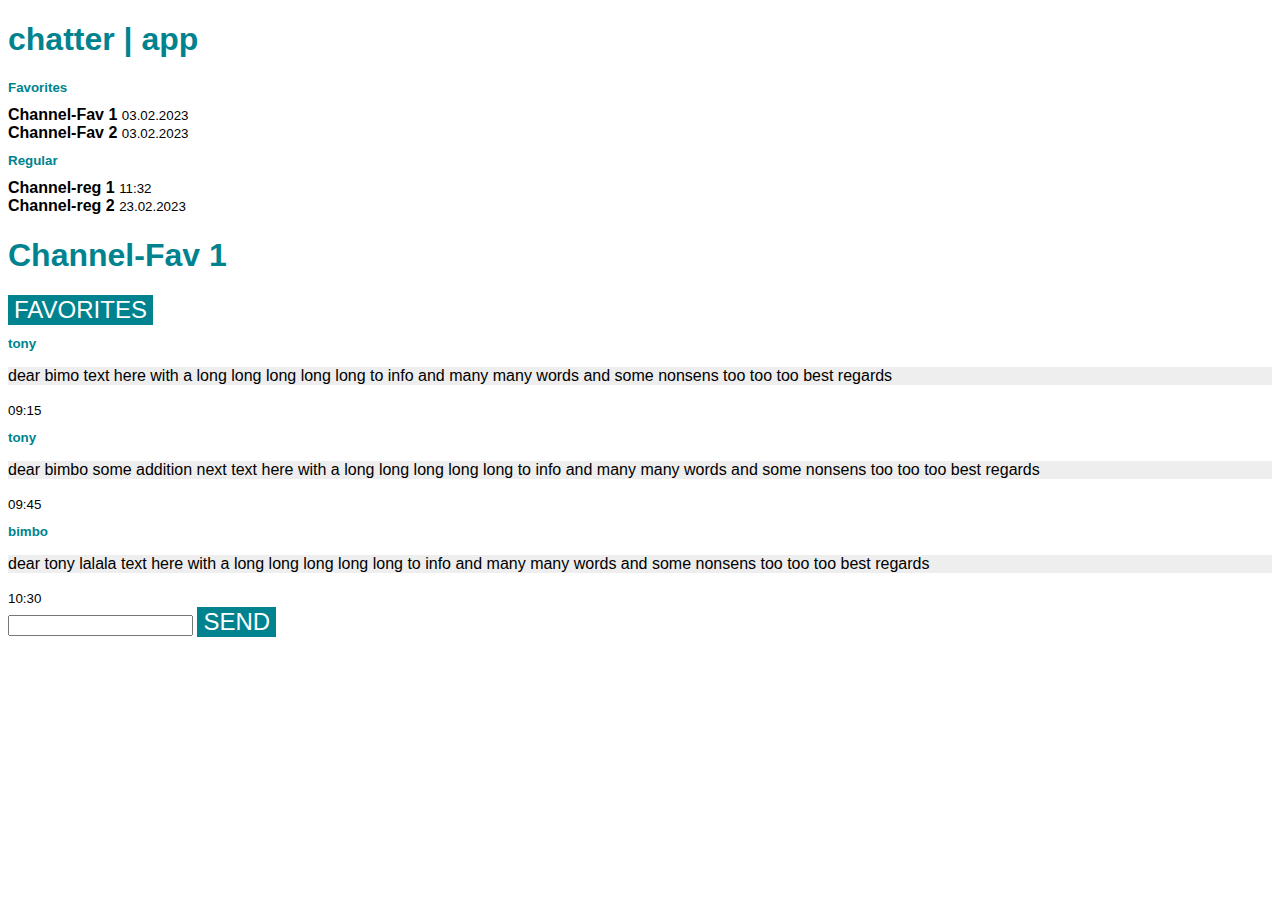
==== index.html @ 61de0537 "Update index.html" ====
<!DOCTYPE html>
<html lang="en">
<head>
    <meta charset="utf-8">
    <meta http-equiv="X-UA-Compatible" content="IE=edge">
    <title>chatter|app</title>
    <meta name="viewport" content="width=device-width, initial-scale=1">
    <style>
      * {
        font-family:"Roboto","Arial","sans-serif";
      }
     
      h1 {
        color:#00838f;
      }
      h2 {
        color:#00838f;
        font-size:smaller;
      }
      p {
        background-color:#eeeeee;
      } 
      
      .button {
        border: none;
        background-color:#00838f;
        color: white;
        font-size: 24px;
        cursor: pointer;
        text-transform:uppercase;
      }
      
      </style>
</head>
<body>  
  <h1>chatter | app</h1>

  <!-- the category 1-->
  <h2>Favorites</h2> 
   <!-- the channels for category 1-->
  <strong>Channel-Fav 1</strong> <small>03.02.2023</small>
  <br><strong>Channel-Fav 2</strong> <small>03.02.2023</small>

  <!-- the category 2-->
  <h2>Regular</h2>
  <!-- the channels for category 2-->
  <strong>Channel-reg 1</strong> <small>11:32</small>
  <br><strong>Channel-reg 2</strong> <small>23.02.2023</small>

  <!-- the chat area -->
  <!-- the selected Channel -->
  <h1>Channel-Fav 1</h1>

  <button type="button" class="button">Favorites</button>
    
  <!-- user name -->
  <h2>tony</h2>
  <!-- message content -->
  <p>
    dear bimo text here with a long long long long long to info and many many words and some nonsens too too too best regards
  </p>
  <!-- the Date and Time when submitted -->
  <small>09:15</small>
    

  <h2>tony</h2>
  <p>
    dear bimbo some addition next text here with a long long long long long to info and many many words and some nonsens too too too best regards
  </p>
  <small>09:45</small>
 
  <h2>bimbo</h2>
  <p>
    dear tony lalala text here with a long long long long long to info and many many words and some nonsens too too too best regards
  </p>
  <small>10:30</small>
  <form>
    <input type="text" id="mytext" >
    <!-- also possible input type="submit" value="Send" class="button" -->
    <button type="button" class="button">Send</button>
  </form>
    
</body>
</html>
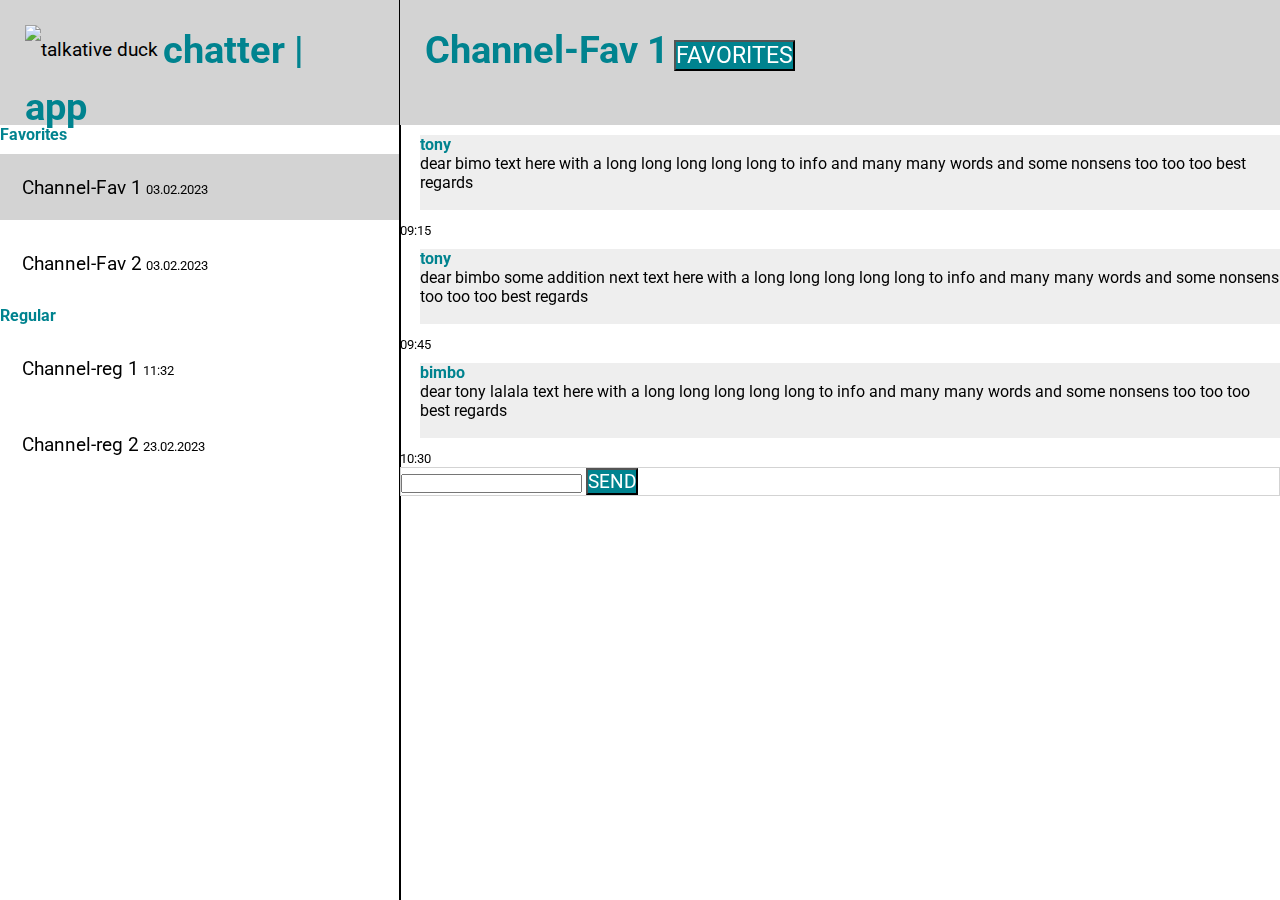
==== commit 49391dc0: "Challenge 2" ====
--- a/index.html
+++ b/index.html
@@ -5,80 +5,85 @@
     <meta http-equiv="X-UA-Compatible" content="IE=edge">
     <title>chatter|app</title>
     <meta name="viewport" content="width=device-width, initial-scale=1">
-    <style>
-      * {
-        font-family:"Roboto","Arial","sans-serif";
-      }
-     
-      h1 {
-        color:#00838f;
-      }
-      h2 {
-        color:#00838f;
-        font-size:smaller;
-      }
-      p {
-        background-color:#eeeeee;
-      } 
-      
-      .button {
-        border: none;
-        background-color:#00838f;
-        color: white;
-        font-size: 24px;
-        cursor: pointer;
-        text-transform:uppercase;
-      }
-      
-      </style>
+
+    <link href="https://fonts.googleapis.com/css?family=Roboto" rel="stylesheet">
+    <link href="./css/style.css" rel="stylesheet">
+    
 </head>
-<body>  
-  <h1>chatter | app</h1>
+<body> 
+  <section  id="ChanArea" > 
+  <div class="headbar">
+    
+    <img src="https://ip.lfe.mw.tum.de/sections/moocus.png" alt=" talkative duck" 
+    style="height:56px; vertical-align:top">
+    
+    <h1 class="inline">chatter | app</h1>
+  </div>
 
   <!-- the category 1-->
   <h2>Favorites</h2> 
    <!-- the channels for category 1-->
-  <strong>Channel-Fav 1</strong> <small>03.02.2023</small>
-  <br><strong>Channel-Fav 2</strong> <small>03.02.2023</small>
+   <ul>
+    <li class="selected channel-list"><span class="chanName">Channel-Fav 1</span> <span class="time">03.02.2023</span></li>
+    <li class="channel-list"><span class="chanName">Channel-Fav 2</span> <span class="time">03.02.2023</span></li>
+  </ul>
 
   <!-- the category 2-->
   <h2>Regular</h2>
   <!-- the channels for category 2-->
-  <strong>Channel-reg 1</strong> <small>11:32</small>
-  <br><strong>Channel-reg 2</strong> <small>23.02.2023</small>
-
+  <ul>
+    <li class="channel-list"><span class="chanName">Channel-reg 1</span> <span class="time"> 11:32</span></li>
+    <li class="channel-list"><span class="chanName">Channel-reg 2</span> <span class="time">23.02.2023</span></li>
+  </ul>
+</section>
+<div class="vl"></div>
+<section id="chatArea" >
   <!-- the chat area -->
   <!-- the selected Channel -->
-  <h1>Channel-Fav 1</h1>
 
-  <button type="button" class="button">Favorites</button>
+ <div  class="headbar">
+  <h1 class="inline">Channel-Fav 1</h1>
+
+  <button>Favorites</button>
+
+ </div>
     
-  <!-- user name -->
-  <h2>tony</h2>
-  <!-- message content -->
-  <p>
-    dear bimo text here with a long long long long long to info and many many words and some nonsens too too too best regards
-  </p>
-  <!-- the Date and Time when submitted -->
-  <small>09:15</small>
+  <div class="messageOutput">
+    <div class="messageuser">
+      <!-- user name -->
+      <h2>tony</h2>
+      <!-- message content -->
+      
+        dear bimo text here with a long long long long long to info and many many words and some nonsens too too too best regards
+    </div>
+    <!-- the Date and Time when submitted -->
+    <small>09:15</small>
+</div>
     
-
-  <h2>tony</h2>
-  <p>
-    dear bimbo some addition next text here with a long long long long long to info and many many words and some nonsens too too too best regards
-  </p>
+<div class="messageOutput">
+  <div class="messageuser">
+    <h2>tony</h2>
+   
+      dear bimbo some addition next text here with a long long long long long to info and many many words and some nonsens too too too best regards
+    
+  </div>
   <small>09:45</small>
+</div>
  
-  <h2>bimbo</h2>
-  <p>
-    dear tony lalala text here with a long long long long long to info and many many words and some nonsens too too too best regards
-  </p>
+<div class="messageOutput">
+  <div class="messageuser">
+    <h2>bimbo</h2>
+    
+      dear tony lalala text here with a long long long long long to info and many many words and some nonsens too too too best regards
+  
+  </div>
   <small>10:30</small>
-  <form>
-    <input type="text" id="mytext" >
+</div>
+<div class="messageInput">
+    <input type="text" id="inMsg">
     <!-- also possible input type="submit" value="Send" class="button" -->
-    <button type="button" class="button">Send</button>
-  </form>
-    
+    <button >Send</button>
+</div>
+</section>  
 </body>
 </html>--- a/css/style.css
+++ b/css/style.css
@@ -0,0 +1,102 @@
+/* global css */
+* {
+    font-family:"Roboto","Arial","sans-serif";
+    margin: 0;
+    padding: 0px;
+  }
+  body {
+    width: 100%;
+  }
+  section {
+    position: fixed;
+    vertical-align: top;
+    height:100vh;
+  }
+  h1 {
+    color:#00838f;
+  }
+  h2 {
+    color:#00838f;
+    font-size:medium;  
+  }
+/* App bar css */
+#ChanArea {
+  width:399px;
+  height:100vh;
+
+}
+.vl {
+  left: 399px;
+  position: fixed;
+  vertical-align: top;
+  border: 1px solid black;
+  height:100vh;
+}
+#chatArea {
+  left: 400px;
+  width: calc(100% - 400px);
+  /* width: max-content; */
+}
+  .headbar {
+    background-color:lightgray;
+    color: black;
+    height: 75px;
+    font-size: larger;
+    padding: 25px;
+    line-height:  50px;
+
+  }
+  .inline {
+    display: inline;
+  }
+
+/* Channels list css */
+.channel-list{
+  background-color:white;
+  list-style-type:none;
+  box-sizing: border-box;
+  padding: 22px;
+  height: 66px;
+  margin-top: 10px;
+  /* margin-left: 20px; */
+  margin-bottom: 10px;
+}
+.selected {
+  border:gray;
+  background-color: lightgray;
+}
+
+/* Messages css */
+  button {
+    background-color: #00838f;
+    color: #ffffff;
+    text-transform: uppercase;
+    font-size: larger;
+}
+  
+  .selected {
+    border:green;
+    background-color: lightgray;
+  }
+  .chanName {
+    font-size: larger;
+
+}
+  .time {
+    font-size: smaller;
+}
+ .messageOutput {
+
+ }
+ .messageuser {
+  background-color: #eeeeee;
+  height: 75px;
+  margin-top: 10px;
+  margin-left: 20px;
+  margin-bottom: 10px;
+
+ }
+ .messageInput {
+  border: 1px solid lightgray;
+
+ }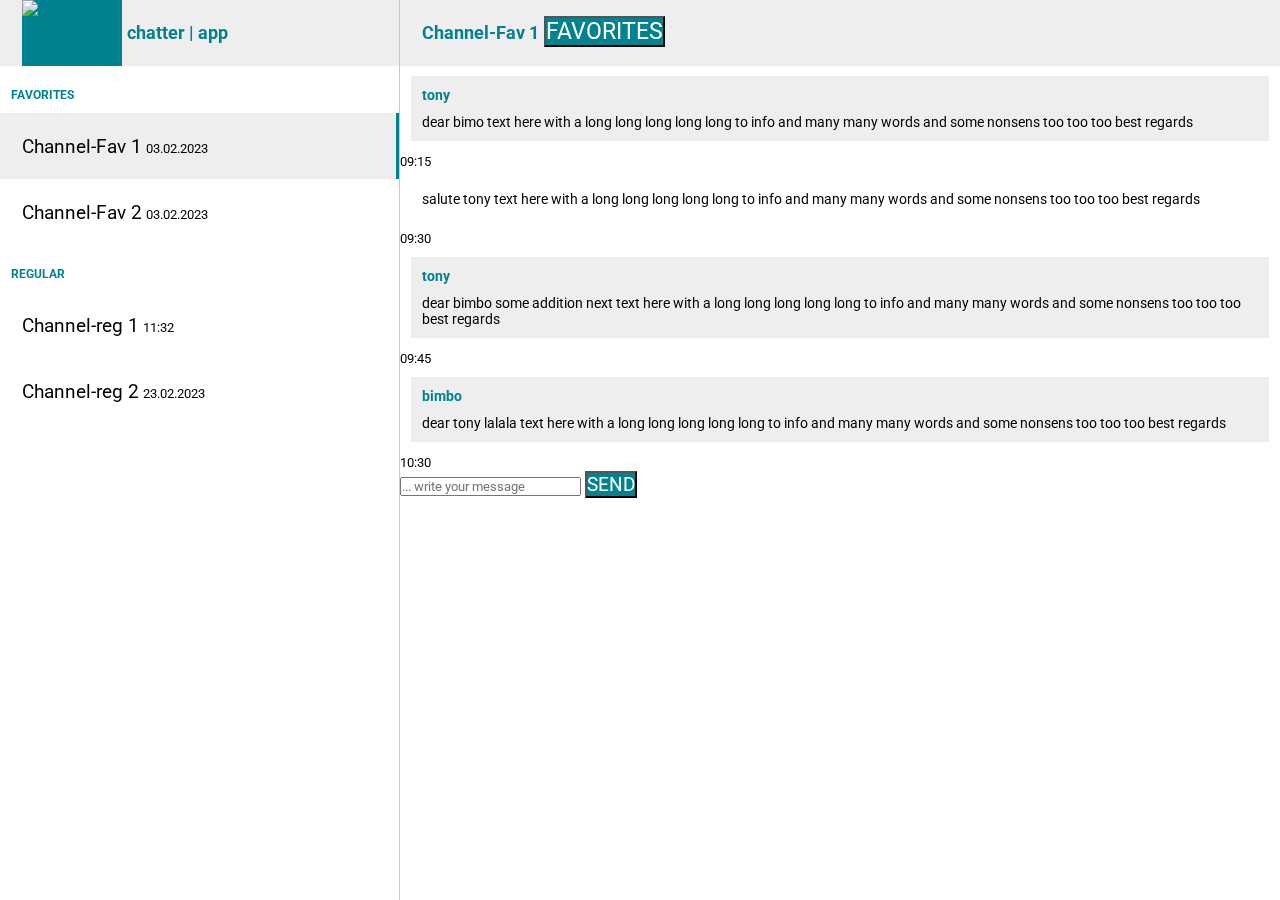
==== commit d94d2853: "adjusted" ====
--- a/index.html
+++ b/index.html
@@ -3,7 +3,7 @@
 <head>
     <meta charset="utf-8">
     <meta http-equiv="X-UA-Compatible" content="IE=edge">
-    <title>chatter|app</title>
+    <title>Chatter|App</title>
     <meta name="viewport" content="width=device-width, initial-scale=1">
 
     <link href="https://fonts.googleapis.com/css?family=Roboto" rel="stylesheet">
@@ -14,76 +14,87 @@
   <section  id="ChanArea" > 
   <div class="headbar">
     
-    <img src="https://ip.lfe.mw.tum.de/sections/moocus.png" alt=" talkative duck" 
-    style="height:56px; vertical-align:top">
+    <img src="https://ip.lfe.mw.tum.de/sections/moocus.png" alt=" logo duck" 
+    style="height:44px; vertical-align:top;  background-color: #00838f;">
     
     <h1 class="inline">chatter | app</h1>
   </div>
 
   <!-- the category 1-->
-  <h2>Favorites</h2> 
-   <!-- the channels for category 1-->
-   <ul>
-    <li class="selected channel-list"><span class="chanName">Channel-Fav 1</span> <span class="time">03.02.2023</span></li>
-    <li class="channel-list"><span class="chanName">Channel-Fav 2</span> <span class="time">03.02.2023</span></li>
-  </ul>
+  <div>
+    <h2>Favorites</h2> 
+    <!-- the channels for category 1-->
+    <ul class="channel-list">
+      <li class="selected channel-list"><span class="chanName">Channel-Fav 1</span> <span class="time">03.02.2023</span></li>
+      <li><span class="chanName">Channel-Fav 2</span> <span class="time">03.02.2023</span></li>
+    </ul>
 
-  <!-- the category 2-->
-  <h2>Regular</h2>
-  <!-- the channels for category 2-->
-  <ul>
-    <li class="channel-list"><span class="chanName">Channel-reg 1</span> <span class="time"> 11:32</span></li>
-    <li class="channel-list"><span class="chanName">Channel-reg 2</span> <span class="time">23.02.2023</span></li>
-  </ul>
+    <!-- the category 2-->
+    <h2>Regular</h2>
+    <!-- the channels for category 2-->
+    <ul class="channel-list">
+      <li><span class="chanName">Channel-reg 1</span> <span class="time"> 11:32</span></li>
+      <li><span class="chanName">Channel-reg 2</span> <span class="time">23.02.2023</span></li>
+    </ul>
+</div>
 </section>
-<div class="vl"></div>
+<!-- div class="vl"></div -->
 <section id="chatArea" >
   <!-- the chat area -->
   <!-- the selected Channel -->
 
- <div  class="headbar">
-  <h1 class="inline">Channel-Fav 1</h1>
+  <div  class="headbar">
+    <h1 class="inline">Channel-Fav 1</h1>
 
-  <button>Favorites</button>
+    <button>Favorites</button>
 
- </div>
-    
-  <div class="messageOutput">
-    <div class="messageuser">
-      <!-- user name -->
-      <h2>tony</h2>
+  </div>
+      
+  <div class="messageIn">
       <!-- message content -->
+      <div class="messagecont">
+        <!-- user name -->
+        <h3>tony</h3>
+        <p>
+          dear bimo text here with a long long long long long to info and many many words and some nonsens too too too best regards
+        </p>
+        </div>
+      <!-- the Date and Time when submitted -->
+      <small>09:15</small>
+  </div>
+  <div class="    ">
+    <div class="messagecont">
+      <p>
+        salute tony text here with a long long long long long to info and many many words and some nonsens too too too best regards
+      </p>
+    </div>
+  <small>09:30</small>
+  </div>
       
-        dear bimo text here with a long long long long long to info and many many words and some nonsens too too too best regards
+  <div class="messageIn">
+    <div class="messagecont">
+      <h3>tony</h3>
+      <p>
+        dear bimbo some addition next text here with a long long long long long to info and many many words and some nonsens too too too best regards
+      </p>
     </div>
-    <!-- the Date and Time when submitted -->
-    <small>09:15</small>
-</div>
-    
-<div class="messageOutput">
-  <div class="messageuser">
-    <h2>tony</h2>
-   
-      dear bimbo some addition next text here with a long long long long long to info and many many words and some nonsens too too too best regards
-    
+    <small>09:45</small>
   </div>
-  <small>09:45</small>
-</div>
- 
-<div class="messageOutput">
-  <div class="messageuser">
-    <h2>bimbo</h2>
-    
-      dear tony lalala text here with a long long long long long to info and many many words and some nonsens too too too best regards
   
+  <div class="messageIn">
+    <div class="messagecont">
+      <h3>bimbo</h3>
+      <p>
+        dear tony lalala text here with a long long long long long to info and many many words and some nonsens too too too best regards
+      </p>
+    </div>
+    <small>10:30</small>
   </div>
-  <small>10:30</small>
-</div>
-<div class="messageInput">
-    <input type="text" id="inMsg">
-    <!-- also possible input type="submit" value="Send" class="button" -->
-    <button >Send</button>
-</div>
+  <div id="input-area">
+      <input type="text" id="message-input" name="message-input" minlength="1" maxlength="500" 
+      placeholder="... write your message">
+      <button >Send</button>
+  </div>
 </section>  
 </body>
 </html>--- a/css/style.css
+++ b/css/style.css
@@ -13,24 +13,21 @@
     height:100vh;
   }
   h1 {
+    font-size: 18px;
     color:#00838f;
   }
   h2 {
     color:#00838f;
-    font-size:medium;  
+    font-size: 12px;
+    text-transform: uppercase;
+    font-weight: bold;
+    margin: 22px 22px 11px 11px;   
   }
 /* App bar css */
 #ChanArea {
   width:399px;
   height:100vh;
-
-}
-.vl {
-  left: 399px;
-  position: fixed;
-  vertical-align: top;
-  border: 1px solid black;
-  height:100vh;
+  border-right: 1px solid rgb(199, 199, 199);
 }
 #chatArea {
   left: 400px;
@@ -38,12 +35,12 @@
   /* width: max-content; */
 }
   .headbar {
-    background-color:lightgray;
-    color: black;
-    height: 75px;
+    background-color: #eeeeee;
+    color: #00838f;
+    height: 66px;;
     font-size: larger;
-    padding: 25px;
-    line-height:  50px;
+    line-height: 66px;
+    padding: 0px 22px 0px 22px;
 
   }
   .inline {
@@ -54,16 +51,15 @@
 .channel-list{
   background-color:white;
   list-style-type:none;
+}
+.channel-list li {
   box-sizing: border-box;
   padding: 22px;
   height: 66px;
-  margin-top: 10px;
-  /* margin-left: 20px; */
-  margin-bottom: 10px;
 }
-.selected {
-  border:gray;
-  background-color: lightgray;
+.channel-list li.selected {
+  border-right: 3px solid #00838f;
+  background-color:#eeeeee;
 }
 
 /* Messages css */
@@ -85,18 +81,33 @@
   .time {
     font-size: smaller;
 }
- .messageOutput {
-
+ .messagecont {
+  padding: 11px;
+  margin: 10px 11px;
  }
- .messageuser {
+ .messagecont h3 {
+  font-size: 14px;
+    color: #00838f;
+    margin-bottom: 11px;
+ }
+ .messagecont p {
+  font-size: 14px;
+ }
+ .messageOut div {
+  background-color: #00838f;
+  color: white;
+}
+ .messageIn div {
   background-color: #eeeeee;
-  height: 75px;
-  margin-top: 10px;
-  margin-left: 20px;
-  margin-bottom: 10px;
-
- }
+}
  .messageInput {
   border: 1px solid lightgray;
 
- }+ }
+ /* .vl {
+  left: 399px;
+  position: fixed;
+  vertical-align: top;
+  border: 1px solid black;
+  height:100vh;
+} */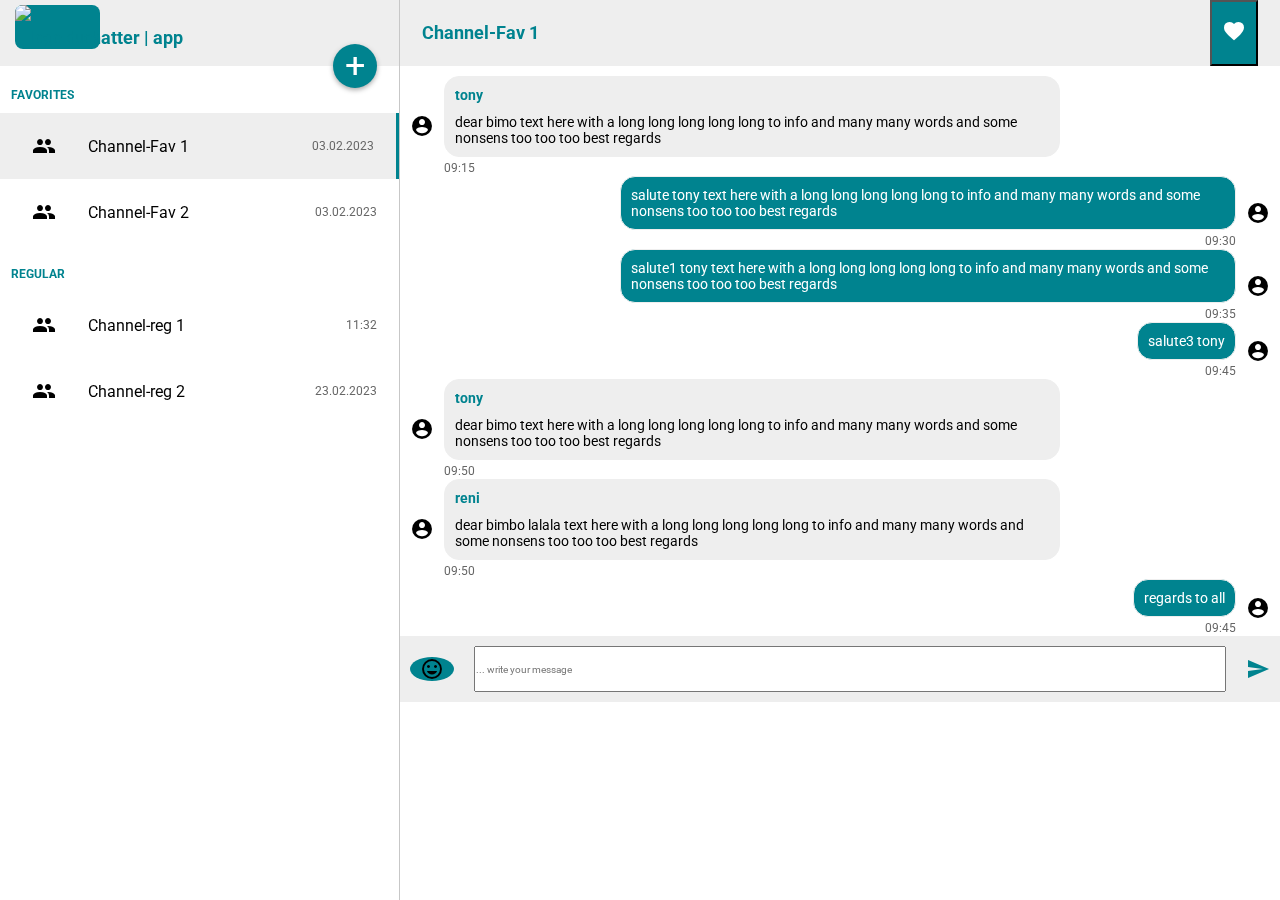
==== commit 65422e9e: "LMU Week 3" ====
--- a/index.html
+++ b/index.html
@@ -7,17 +7,17 @@
     <meta name="viewport" content="width=device-width, initial-scale=1">
 
     <link href="https://fonts.googleapis.com/css?family=Roboto" rel="stylesheet">
+    <link href="https://fonts.googleapis.com/icon?family=Material+Icons" rel="stylesheet">
     <link href="./css/style.css" rel="stylesheet">
     
 </head>
 <body> 
-  <section  id="ChanArea" > 
+  <section  id="channel-area" > 
   <div class="headbar">
+    <a class="fab">+</a>
+    <img id="logo" src="https://ip.lfe.mw.tum.de/sections/moocus.png" alt=" logo duck" >
     
-    <img src="https://ip.lfe.mw.tum.de/sections/moocus.png" alt=" logo duck" 
-    style="height:44px; vertical-align:top;  background-color: #00838f;">
-    
-    <h1 class="inline">chatter | app</h1>
+    <h1 id="title-can" class="titel">chatter | app</h1>
   </div>
 
   <!-- the category 1-->
@@ -25,75 +25,148 @@
     <h2>Favorites</h2> 
     <!-- the channels for category 1-->
     <ul class="channel-list">
-      <li class="selected channel-list"><span class="chanName">Channel-Fav 1</span> <span class="time">03.02.2023</span></li>
-      <li><span class="chanName">Channel-Fav 2</span> <span class="time">03.02.2023</span></li>
+      <li class="selected channel-list"><i class="material-icons" aria-errormessage="group">group</i><span class="chanName">Channel-Fav 1</span> <span class="timestamp">03.02.2023</span></li>
+      <li class="channel-list"><i class="material-icons" aria-errormessage="group">group</i><span class="chanName">Channel-Fav 2</span> <span class="timestamp">03.02.2023</span></li>
     </ul>
 
     <!-- the category 2-->
     <h2>Regular</h2>
     <!-- the channels for category 2-->
     <ul class="channel-list">
-      <li><span class="chanName">Channel-reg 1</span> <span class="time"> 11:32</span></li>
-      <li><span class="chanName">Channel-reg 2</span> <span class="time">23.02.2023</span></li>
+      <li class="channel-list"><i class="material-icons" aria-errormessage="group">group</i><span class="chanName">Channel-reg 1</span> <span class="timestamp">11:32</span></li>
+      <li class="channel-list"><i class="material-icons" aria-errormessage="group">group</i><span class="chanName">Channel-reg 2</span> <span class="timestamp">23.02.2023</span></li>
     </ul>
 </div>
 </section>
 <!-- div class="vl"></div -->
-<section id="chatArea" >
+<section id="chat-area" >
   <!-- the chat area -->
   <!-- the selected Channel -->
 
   <div  class="headbar">
-    <h1 class="inline">Channel-Fav 1</h1>
-
-    <button>Favorites</button>
-
+    <h1 class="titel">Channel-Fav 1</h1>
+    <!-- a class="material-icons" id="favorite-button" >favorite</a -->
+    <!-- button>Favorites</button -->
+    <button class="mdc-button mdc-button--outlined mdc-button--icon-leading">
+      <span class="mdc-button__ripple"></span>
+      <i class="material-icons mdc-button__icon" aria-errormessage="favorite">favorite</i>
+    </button>
   </div>
       
-  <div class="messageIn">
-      <!-- message content -->
-      <div class="messagecont">
-        <!-- user name -->
-        <h3>tony</h3>
-        <p>
-          dear bimo text here with a long long long long long to info and many many words and some nonsens too too too best regards
-        </p>
+  <div class="message incoming-message">
+    <div class="message-wrapper">
+      <i class="material-icons" aria-errormessage="account">account_circle</i>
+      <div>
+        <div class="message-content">
+          <h3>tony</h3>
+          <p>
+            dear bimo text here with a long long long long long to info and many many words and some nonsens too too too best regards
+          </p>  
         </div>
-      <!-- the Date and Time when submitted -->
-      <small>09:15</small>
+        <span class="timestamp">09:15</span>
+      </div>
+    </div>
   </div>
-  <div class="    ">
-    <div class="messagecont">
-      <p>
-        salute tony text here with a long long long long long to info and many many words and some nonsens too too too best regards
-      </p>
+  <div class="message outgoing-message">
+    <div class="message-wrapper">
+      <i class="material-icons" aria-errormessage="account">account_circle</i>
+      <div>
+        <div class="message-content">
+          <p>
+            salute tony text here with a long long long long long to info and many many words and some nonsens too too too best regards
+          </p>
+        </div>
+        <div style="text-align:right">
+          <span class="timestamp">09:30</span >
+        </div>
+      </div>
     </div>
-  <small>09:30</small>
   </div>
-      
-  <div class="messageIn">
-    <div class="messagecont">
-      <h3>tony</h3>
-      <p>
-        dear bimbo some addition next text here with a long long long long long to info and many many words and some nonsens too too too best regards
-      </p>
+  <div class="message outgoing-message">
+    <div class="message-wrapper">
+      <i class="material-icons" aria-errormessage="account">account_circle</i>
+      <div>
+        <div class="message-content">
+          <p>
+            salute1 tony text here with a long long long long long to info and many many words and some nonsens too too too best regards
+          </p>
+        </div>
+        <div style="text-align:right">
+          <span class="timestamp">09:35</span >
+        </div>
+      </div>
     </div>
-    <small>09:45</small>
   </div>
+  <div class="message outgoing-message">
+    <div class="message-wrapper">
+      <i class="material-icons" aria-errormessage="account">account_circle</i>
+      <div>
+        <div class="message-content">
+          <p>
+            salute3 tony 
+          </p>
+        </div>
+        <div style="text-align:right">
+          <span class="timestamp">09:45</span >
+        </div>
+      </div>
+    </div>
+  </div> 
+  <div class="message incoming-message">
+    <div class="message-wrapper">
+      <i class="material-icons" aria-errormessage="account">account_circle</i>
+      <div>
+        <div class="message-content">
+          <h3>tony</h3>
+          <p>
+            dear bimo text here with a long long long long long to info and many many words and some nonsens too too too best regards
+          </p>  
+        </div>
+        <span class="timestamp">09:50</span>
+      </div>
+    </div>
+  </div> 
+  <div class="message incoming-message">
+    <div class="message-wrapper">
+      <i class="material-icons" aria-errormessage="account">account_circle</i>
+      <div>
+        <div class="message-content">
+          <h3>reni</h3>
+          <p>
+            dear bimbo lalala text here with a long long long long long to info and many many words and some nonsens too too too best regards
+         </p>  
+        </div>
+        <span class="timestamp">09:50</span>
+      </div>
+    </div>
+  </div>  
+  <div class="message outgoing-message">
+    <div class="message-wrapper">
+      <i class="material-icons" aria-errormessage="account">account_circle</i>
+      <div>
+        <div class="message-content">
+          <p>
+            regards to all
+          </p>
+        </div>
+        <div style="text-align:right">
+          <span class="timestamp">09:45</span >
+        </div>
+      </div>
+    </div>
+  </div> 
   
-  <div class="messageIn">
-    <div class="messagecont">
-      <h3>bimbo</h3>
-      <p>
-        dear tony lalala text here with a long long long long long to info and many many words and some nonsens too too too best regards
-      </p>
-    </div>
-    <small>10:30</small>
-  </div>
   <div id="input-area">
-      <input type="text" id="message-input" name="message-input" minlength="1" maxlength="500" 
-      placeholder="... write your message">
-      <button >Send</button>
+    <i class="material-icons" id="emoticon-button" aria-errormessage="emotion">insert_emoticon</i>
+    <input
+      type="text"
+      id="message-input"
+      name="message-input"
+      minlength="1"
+      maxlength="500"
+      placeholder="... write your message"
+       >
+    <a class="material-icons button" id="send-button" aria-errormessage="send">send</a>
   </div>
 </section>  
 </body>
--- a/css/style.css
+++ b/css/style.css
@@ -23,28 +23,61 @@
     font-weight: bold;
     margin: 22px 22px 11px 11px;   
   }
+  #logo{
+    position: absolute;
+    top: 5px;
+    left: 15px;
+    height:44px; vertical-align:top;  
+    background-color: #00838f;
+    border-radius: 8px;
+    border: none;
+  }
 /* App bar css */
-#ChanArea {
+#channel-area {
   width:399px;
   height:100vh;
   border-right: 1px solid rgb(199, 199, 199);
-}
-#chatArea {
-  left: 400px;
-  width: calc(100% - 400px);
-  /* width: max-content; */
+} 
+
+#title-can{
+  margin: 5px 5px 5px 60px;
 }
   .headbar {
     background-color: #eeeeee;
     color: #00838f;
-    height: 66px;;
-    font-size: larger;
+    height: 66px;
+    /* font-size: larger; */
     line-height: 66px;
     padding: 0px 22px 0px 22px;
-
-  }
-  .inline {
+    margin-bottom: 10px;
+    display: flex;
+    justify-content: space-between;
+  }
+  /* .headbar.#favorite-button {
+    a ??????
+
+  } */
+  
+  .titel {
     display: inline;
+
+  }
+  .fab{
+    width: 44px;
+    height: 44px;
+    background-color: #00838f;
+    border-radius: 50%;
+    box-shadow: 0 2px 5px 0 #aaaaaa;
+
+    font-size: 36px;
+    color: white;
+    text-align: center;
+    line-height: 44px;
+
+    position: absolute;
+    top: 44px;
+    right: 22px;
+    cursor: pointer;
   }
 
 /* Channels list css */
@@ -56,6 +89,10 @@
   box-sizing: border-box;
   padding: 22px;
   height: 66px;
+  display: flex;
+  justify-content: space-between;
+  align-items: center;
+  cursor: pointer;
 }
 .channel-list li.selected {
   border-right: 3px solid #00838f;
@@ -69,42 +106,119 @@
     text-transform: uppercase;
     font-size: larger;
 }
+#chat-area {
+  left: 400px;
+  width: calc(100% - 400px);
+  display: flex;
+  flex-direction: column;
+  box-sizing:border-box;
+  padding: 0px;
+  
+  /* width: max-content; */
+}
   
   .selected {
     border:green;
     background-color: lightgray;
   }
   .chanName {
-    font-size: larger;
-
-}
-  .time {
-    font-size: smaller;
-}
- .messagecont {
-  padding: 11px;
-  margin: 10px 11px;
- }
- .messagecont h3 {
+    font-size: 16px;
+    margin: 0px 22px;
+    text-overflow: ellipsis;
+    overflow: hidden;
+    flex: 1 1 auto;
+
+}
+  .timestamp {
+    font-size: 12px;
+    color: #666666;
+}
+.message {
+  width: 75%;
+}
+.message-wrapper{
+  display: flex;
+  align-items: flex-end;
+ }
+ i{
+  align-self: center;
+  padding: 0px 10px;
+ } 
+ .message-content {
+  text-align: left;
+  border-radius: 15px;
+  padding: 10px;
+ }
+ 
+ .message-content h3 {
   font-size: 14px;
     color: #00838f;
     margin-bottom: 11px;
  }
- .messagecont p {
+ .message-content p {
   font-size: 14px;
  }
- .messageOut div {
+ .incoming-message {
+  align-self:flex-start;
+  
+ }
+ .incoming-message .message-content {
+  background-color: #eeeeee;
+  border: 1px solid #eeeeee;
+ }
+
+.outgoing-message {
+  align-self:flex-end;
+}
+.outgoing-message .message-content {
   background-color: #00838f;
   color: white;
-}
- .messageIn div {
+  border: 1px solid #eeeeee;
+  
+ }
+
+ .outgoing-message .message-wrapper{
+  flex-direction: row-reverse;
+ }
+ .outgoing-message i{
+  align-self: center;
+  padding: 0px 10px;
+ } 
+ .outgoing-message span{
+  text-align:right
+ } 
+ #input-area {
+  align-self:flex-end;
+  width: 100%;
+  height:66px;
   background-color: #eeeeee;
-}
- .messageInput {
-  border: 1px solid lightgray;
-
- }
- /* .vl {
+  display: flex;
+  justify-content: space-between;
+ }
+ #emoticon-button{
+  background-color: #00838f;
+  border-radius: 50%;
+  margin: 10px;
+  align-self: center;
+ }
+ #message-input {
+  font-size: 10px;
+  margin:10px 5px;
+  width: 85%;
+ }
+ #send-button{
+  margin: 10px;
+  color: #00838f;
+  align-self: center;
+ }
+ /*
+ .outgoing-messag .message-content{
+  background-color: #00838f;
+  color: white;
+  border: 1px solid #00838f;
+}
+ 
+.vl {
   left: 399px;
   position: fixed;
   vertical-align: top;
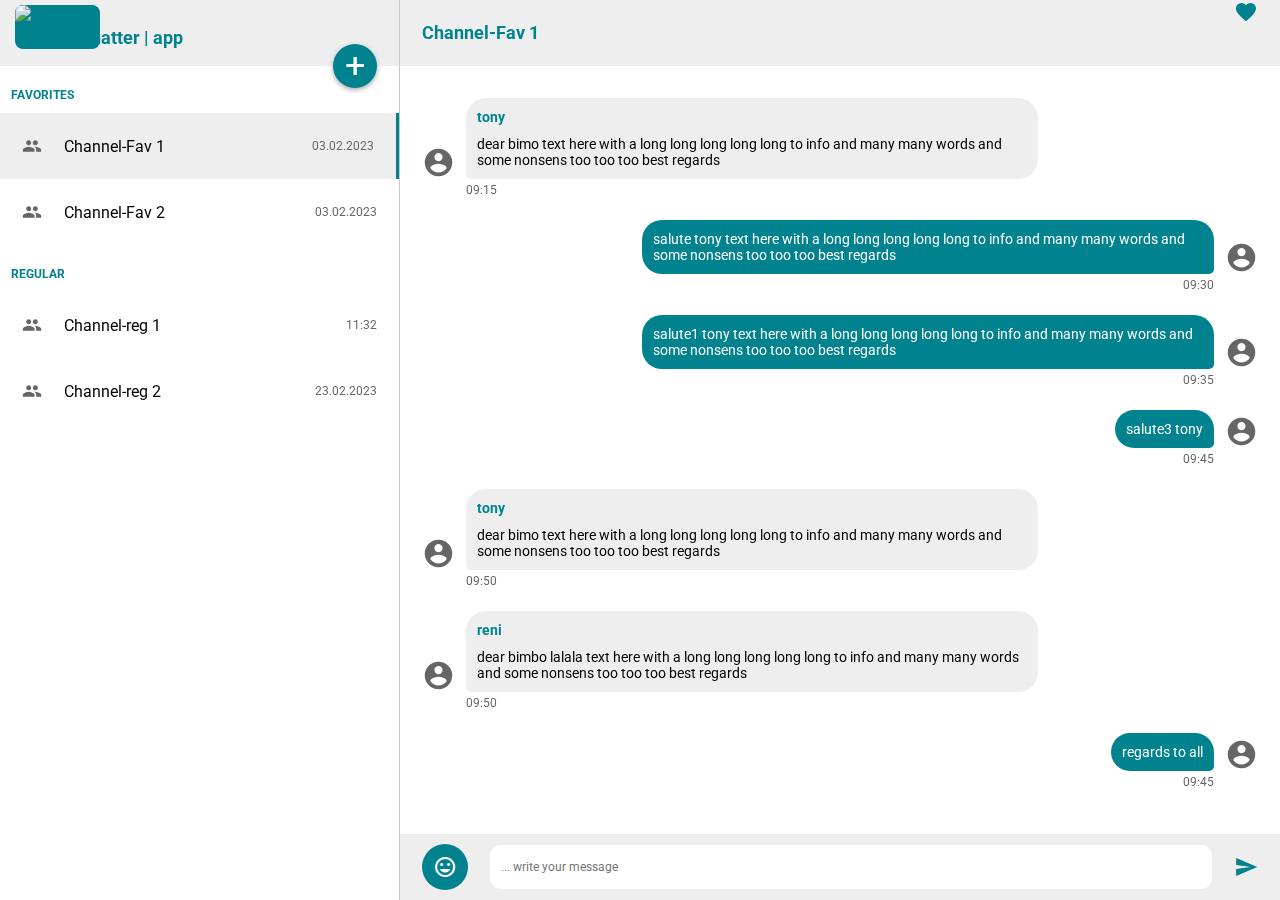
==== commit 146728d1: "Challenge 4" ====
--- a/index.html
+++ b/index.html
@@ -6,158 +6,140 @@
     <title>Chatter|App</title>
     <meta name="viewport" content="width=device-width, initial-scale=1">
 
+    <link href="./css/style.css" rel="stylesheet">
+
     <link href="https://fonts.googleapis.com/css?family=Roboto" rel="stylesheet">
     <link href="https://fonts.googleapis.com/icon?family=Material+Icons" rel="stylesheet">
-    <link href="./css/style.css" rel="stylesheet">
+    
     
 </head>
-<body> 
+<body  onload="consoleLog(`Chatter|App started`);"> 
   <section  id="channel-area" > 
   <div class="headbar">
-    <a class="fab">+</a>
+    
     <img id="logo" src="https://ip.lfe.mw.tum.de/sections/moocus.png" alt=" logo duck" >
     
     <h1 id="title-can" class="titel">chatter | app</h1>
   </div>
 
+  <a class="fab">+</a>
   <!-- the category 1-->
-  <div>
+  <div class="channel-list-area">
     <h2>Favorites</h2> 
     <!-- the channels for category 1-->
     <ul class="channel-list">
-      <li class="selected channel-list"><i class="material-icons" aria-errormessage="group">group</i><span class="chanName">Channel-Fav 1</span> <span class="timestamp">03.02.2023</span></li>
-      <li class="channel-list"><i class="material-icons" aria-errormessage="group">group</i><span class="chanName">Channel-Fav 2</span> <span class="timestamp">03.02.2023</span></li>
+      <li id="channel1" class="selected channel-list" onclick="switchChannel(channel1)"><i class="material-icons">group</i><span class="chanName">Channel-Fav 1</span> <span class="timestamp">03.02.2023</span></li>
+      <li id="channel2" class="channel-list" onclick="switchChannel(channel2)"><i class="material-icons">group</i><span class="chanName">Channel-Fav 2</span> <span class="timestamp">03.02.2023</span></li>
     </ul>
 
     <!-- the category 2-->
     <h2>Regular</h2>
     <!-- the channels for category 2-->
     <ul class="channel-list">
-      <li class="channel-list"><i class="material-icons" aria-errormessage="group">group</i><span class="chanName">Channel-reg 1</span> <span class="timestamp">11:32</span></li>
-      <li class="channel-list"><i class="material-icons" aria-errormessage="group">group</i><span class="chanName">Channel-reg 2</span> <span class="timestamp">23.02.2023</span></li>
+      <li id="channel3" class="channel-list" onclick="switchChannel(channel3)"><i class="material-icons">group</i><span class="chanName">Channel-reg 1</span> <span class="timestamp">11:32</span></li>
+      <li id="channel4" class="channel-list" onclick="switchChannel(channel4)"><i class="material-icons">group</i><span class="chanName">Channel-reg 2</span> <span class="timestamp">23.02.2023</span></li>
     </ul>
 </div>
 </section>
 <!-- div class="vl"></div -->
-<section id="chat-area" >
+<section id="message-area" >
   <!-- the chat area -->
   <!-- the selected Channel -->
 
   <div  class="headbar">
-    <h1 class="titel">Channel-Fav 1</h1>
-    <!-- a class="material-icons" id="favorite-button" >favorite</a -->
-    <!-- button>Favorites</button -->
+    <h1 id="channelName" class="titel">Channel-Fav 1</h1>
+    <a id="favorite-button" class="material-icons">favorite</a>
+    <!-- a class="material-icons" id="favorite-button" >favorite</a  -->
+    <!-- button>Favorites</button 
     <button class="mdc-button mdc-button--outlined mdc-button--icon-leading">
       <span class="mdc-button__ripple"></span>
-      <i class="material-icons mdc-button__icon" aria-errormessage="favorite">favorite</i>
-    </button>
+      <i id="channelButton" class="material-icons mdc-button__icon" >favorite</i>
+    </button -->
   </div>
-      
-  <div class="message incoming-message">
-    <div class="message-wrapper">
-      <i class="material-icons" aria-errormessage="account">account_circle</i>
-      <div>
-        <div class="message-content">
-          <h3>tony</h3>
-          <p>
-            dear bimo text here with a long long long long long to info and many many words and some nonsens too too too best regards
+  <div id="chat-area">
+    <div class="message incoming-message">
+      <div class="message-wrapper">
+        <i class="material-icons">account_circle</i>
+          <div class="message-content">
+            <h3>tony</h3>
+            <p>
+              dear bimo text here with a long long long long long to info and many many words and some nonsens too too too best regards
+            </p>  
+          </div>
+      </div>
+      <span class="timestamp">09:15</span>
+    </div>
+    <div class="message outgoing-message">
+      <div class="message-wrapper">
+        <i class="material-icons" aria-errormessage="account">account_circle</i>
+          <div class="message-content">
+            <p>
+              salute tony text here with a long long long long long to info and many many words and some nonsens too too too best regards
+            </p>
+          </div>
+      </div>
+      <span class="timestamp">09:30</span >
+    </div>
+    <div class="message outgoing-message">
+      <div class="message-wrapper">
+        <i class="material-icons" aria-errormessage="account">account_circle</i>
+          <div class="message-content">
+            <p>
+              salute1 tony text here with a long long long long long to info and many many words and some nonsens too too too best regards
+            </p>
+          </div>
+      </div>
+      <span class="timestamp">09:35</span >
+    </div>
+    <div class="message outgoing-message">
+      <div class="message-wrapper">
+        <i class="material-icons" aria-errormessage="account">account_circle</i>
+          <div class="message-content">
+            <p>
+              salute3 tony 
+            </p>
+          </div>
+      </div>
+      <span class="timestamp">09:45</span >
+    </div> 
+    <div class="message incoming-message">
+      <div class="message-wrapper">
+        <i class="material-icons" aria-errormessage="account">account_circle</i>
+          <div class="message-content">
+            <h3>tony</h3>
+            <p>
+              dear bimo text here with a long long long long long to info and many many words and some nonsens too too too best regards
+            </p>  
+          </div>
+      </div>
+      <span class="timestamp">09:50</span>
+    </div> 
+    <div class="message incoming-message">
+      <div class="message-wrapper">
+        <i class="material-icons" aria-errormessage="account">account_circle</i>
+          <div class="message-content">
+            <h3>reni</h3>
+            <p>
+              dear bimbo lalala text here with a long long long long long to info and many many words and some nonsens too too too best regards
           </p>  
-        </div>
-        <span class="timestamp">09:15</span>
+          </div>
       </div>
-    </div>
+      <span class="timestamp">09:50</span>
+    </div>  
+    <div class="message outgoing-message">
+      <div class="message-wrapper">
+        <i class="material-icons" aria-errormessage="account">account_circle</i>
+          <div class="message-content">
+            <p>
+              regards to all
+            </p>
+          </div>
+      </div>
+      <span class="timestamp">09:45</span >
+    </div> 
   </div>
-  <div class="message outgoing-message">
-    <div class="message-wrapper">
-      <i class="material-icons" aria-errormessage="account">account_circle</i>
-      <div>
-        <div class="message-content">
-          <p>
-            salute tony text here with a long long long long long to info and many many words and some nonsens too too too best regards
-          </p>
-        </div>
-        <div style="text-align:right">
-          <span class="timestamp">09:30</span >
-        </div>
-      </div>
-    </div>
-  </div>
-  <div class="message outgoing-message">
-    <div class="message-wrapper">
-      <i class="material-icons" aria-errormessage="account">account_circle</i>
-      <div>
-        <div class="message-content">
-          <p>
-            salute1 tony text here with a long long long long long to info and many many words and some nonsens too too too best regards
-          </p>
-        </div>
-        <div style="text-align:right">
-          <span class="timestamp">09:35</span >
-        </div>
-      </div>
-    </div>
-  </div>
-  <div class="message outgoing-message">
-    <div class="message-wrapper">
-      <i class="material-icons" aria-errormessage="account">account_circle</i>
-      <div>
-        <div class="message-content">
-          <p>
-            salute3 tony 
-          </p>
-        </div>
-        <div style="text-align:right">
-          <span class="timestamp">09:45</span >
-        </div>
-      </div>
-    </div>
-  </div> 
-  <div class="message incoming-message">
-    <div class="message-wrapper">
-      <i class="material-icons" aria-errormessage="account">account_circle</i>
-      <div>
-        <div class="message-content">
-          <h3>tony</h3>
-          <p>
-            dear bimo text here with a long long long long long to info and many many words and some nonsens too too too best regards
-          </p>  
-        </div>
-        <span class="timestamp">09:50</span>
-      </div>
-    </div>
-  </div> 
-  <div class="message incoming-message">
-    <div class="message-wrapper">
-      <i class="material-icons" aria-errormessage="account">account_circle</i>
-      <div>
-        <div class="message-content">
-          <h3>reni</h3>
-          <p>
-            dear bimbo lalala text here with a long long long long long to info and many many words and some nonsens too too too best regards
-         </p>  
-        </div>
-        <span class="timestamp">09:50</span>
-      </div>
-    </div>
-  </div>  
-  <div class="message outgoing-message">
-    <div class="message-wrapper">
-      <i class="material-icons" aria-errormessage="account">account_circle</i>
-      <div>
-        <div class="message-content">
-          <p>
-            regards to all
-          </p>
-        </div>
-        <div style="text-align:right">
-          <span class="timestamp">09:45</span >
-        </div>
-      </div>
-    </div>
-  </div> 
-  
   <div id="input-area">
-    <i class="material-icons" id="emoticon-button" aria-errormessage="emotion">insert_emoticon</i>
+    <i class="material-icons" id="emoticon-button">insert_emoticon</i>
     <input
       type="text"
       id="message-input"
@@ -166,8 +148,11 @@
       maxlength="500"
       placeholder="... write your message"
        >
-    <a class="material-icons button" id="send-button" aria-errormessage="send">send</a>
+    <a class="material-icons button" id="send-button" onclick="sendMessage()">send</a>
   </div>
-</section>  
+</section>
+<script type="text/javascript" src="./js/channels.js"></script>  
+<script type="text/javascript" src="./js/main.js"></script>
+
 </body>
 </html>--- a/css/style.css
+++ b/css/style.css
@@ -53,15 +53,6 @@
     display: flex;
     justify-content: space-between;
   }
-  /* .headbar.#favorite-button {
-    a ??????
-
-  } */
-  
-  .titel {
-    display: inline;
-
-  }
   .fab{
     width: 44px;
     height: 44px;
@@ -79,8 +70,23 @@
     right: 22px;
     cursor: pointer;
   }
+  
+  /* .headbar.#favorite-button {
+    a ??????
+
+  } */
+  
+  .titel {
+    display: inline;
+
+  }
+  
 
 /* Channels list css */
+#channel-list-area{
+  height: calc(100vh - 66px);
+  overflow-y: auto;
+}
 .channel-list{
   background-color:white;
   list-style-type:none;
@@ -97,6 +103,10 @@
 .channel-list li.selected {
   border-right: 3px solid #00838f;
   background-color:#eeeeee;
+}
+.channel-list i {
+  font-size: 20px;
+  color: #666666;
 }
 
 /* Messages css */
@@ -107,12 +117,7 @@
     font-size: larger;
 }
 #chat-area {
-  left: 400px;
-  width: calc(100% - 400px);
-  display: flex;
-  flex-direction: column;
-  box-sizing:border-box;
-  padding: 0px;
+ 
   
   /* width: max-content; */
 }
@@ -133,21 +138,57 @@
     font-size: 12px;
     color: #666666;
 }
+#message-area {
+  left: 400px;
+  width: calc(100% - 400px);
+}
+#chat-area {
+  box-sizing: border-box;
+  padding: 22px;
+  height: calc(100vh - 2 * 66px);
+  width: 100%;
+  overflow-y: auto;
+  display: flex;
+  flex-direction: column;
+}
 .message {
-  width: 75%;
+  margin-bottom: 22px;
+  max-width: 75%;
+}
+.message i {
+  font-size: 33px;
+  color: #666666;
+}
+.incoming-message .timestamp {
+  margin-left: 44px;
+}
+  
+
+.outgoing-message .timestamp {
+  margin-right:44px;
+}
+/* 
+.incoming-message i {
+  align-self:center;
+  padding: 10px 10px;
+ }
+.outgoing-message i {
+  align-self: flex-end;
+  padding: 0px 10px;
+ } */
+
+.outgoing-message {
+ align-self: flex-end;
+ text-align: right;
 }
 .message-wrapper{
   display: flex;
   align-items: flex-end;
  }
- i{
-  align-self: center;
-  padding: 0px 10px;
- } 
  .message-content {
+  padding: 11px;
+  margin: 0px 11px;
   text-align: left;
-  border-radius: 15px;
-  padding: 10px;
  }
  
  .message-content h3 {
@@ -164,52 +205,57 @@
  }
  .incoming-message .message-content {
   background-color: #eeeeee;
-  border: 1px solid #eeeeee;
+  border-radius: 20px 20px 20px 5px;
  }
 
 .outgoing-message {
   align-self:flex-end;
+  text-align: right;
 }
 .outgoing-message .message-content {
   background-color: #00838f;
   color: white;
-  border: 1px solid #eeeeee;
+  border-radius: 20px 20px 5px 20px;
   
  }
 
  .outgoing-message .message-wrapper{
   flex-direction: row-reverse;
  }
- .outgoing-message i{
-  align-self: center;
-  padding: 0px 10px;
- } 
  .outgoing-message span{
   text-align:right
  } 
  #input-area {
-  align-self:flex-end;
+  box-sizing: border-box;
+  display: flex;
+  align-items: center;
+  justify-content: space-between;
   width: 100%;
-  height:66px;
+  height: 66px;
+  position: absolute;
+  bottom: 0;
   background-color: #eeeeee;
-  display: flex;
-  justify-content: space-between;
+  padding: 0 22px;
  }
  #emoticon-button{
+  padding: 11px;
+  color: white;
   background-color: #00838f;
   border-radius: 50%;
-  margin: 10px;
-  align-self: center;
+  cursor: pointer;
  }
  #message-input {
-  font-size: 10px;
-  margin:10px 5px;
-  width: 85%;
+  flex-basis: 100%;
+    height: 44px;
+    margin: 0 22px;    
+    padding: 0 11px;
+    border: none;
+    border-radius: 11px;
+    font-size: 12px;
  }
  #send-button{
-  margin: 10px;
   color: #00838f;
-  align-self: center;
+  cursor: pointer;
  }
  /*
  .outgoing-messag .message-content{
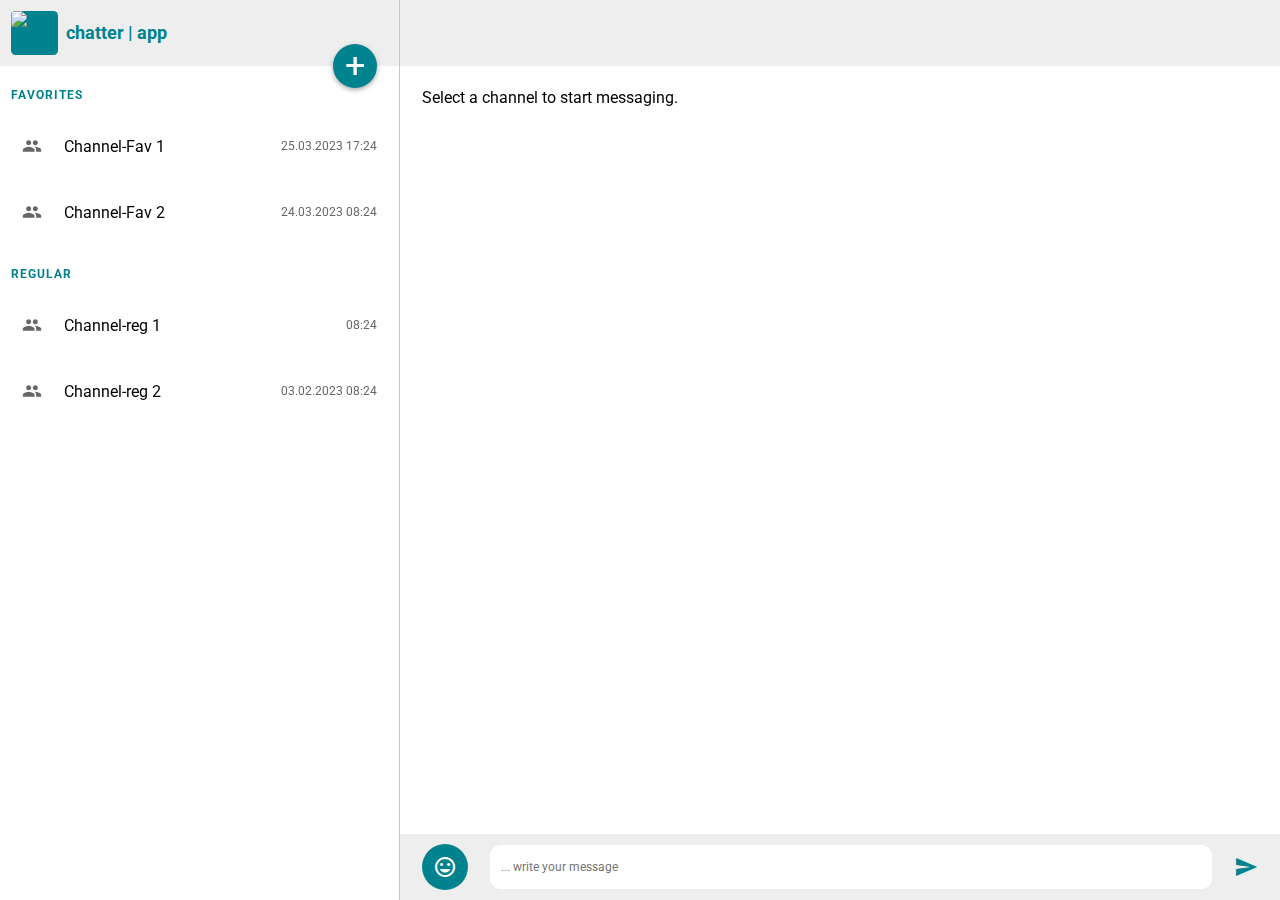
==== commit d8685973: "Challange 5" ====
--- a/index.html
+++ b/index.html
@@ -13,146 +13,45 @@
     
     
 </head>
-<body  onload="consoleLog(`Chatter|App started`);"> 
-  <section  id="channel-area" > 
-  <div class="headbar">
-    
-    <img id="logo" src="https://ip.lfe.mw.tum.de/sections/moocus.png" alt=" logo duck" >
-    
-    <h1 id="title-can" class="titel">chatter | app</h1>
+<body  onload="init()"> 
+  <section id="channel-area">
+    <div class="headbar">
+      <img src="https://ip.lfe.mw.tum.de/sections/moocus.png" alt="logo" id="logo">
+    <h1 id="app-title">chatter | app</h1>
   </div>
-
-  <a class="fab">+</a>
-  <!-- the category 1-->
-  <div class="channel-list-area">
-    <h2>Favorites</h2> 
-    <!-- the channels for category 1-->
-    <ul class="channel-list">
-      <li id="channel1" class="selected channel-list" onclick="switchChannel(channel1)"><i class="material-icons">group</i><span class="chanName">Channel-Fav 1</span> <span class="timestamp">03.02.2023</span></li>
-      <li id="channel2" class="channel-list" onclick="switchChannel(channel2)"><i class="material-icons">group</i><span class="chanName">Channel-Fav 2</span> <span class="timestamp">03.02.2023</span></li>
-    </ul>
-
-    <!-- the category 2-->
+  <a id="fab" class="button">+</a>
+  <div id="channel-list-area">
+    <h2>Favorites</h2>
+    <ul class="channel-list" id="favorite-channels"></ul>
     <h2>Regular</h2>
-    <!-- the channels for category 2-->
-    <ul class="channel-list">
-      <li id="channel3" class="channel-list" onclick="switchChannel(channel3)"><i class="material-icons">group</i><span class="chanName">Channel-reg 1</span> <span class="timestamp">11:32</span></li>
-      <li id="channel4" class="channel-list" onclick="switchChannel(channel4)"><i class="material-icons">group</i><span class="chanName">Channel-reg 2</span> <span class="timestamp">23.02.2023</span></li>
-    </ul>
-</div>
-</section>
-<!-- div class="vl"></div -->
-<section id="message-area" >
-  <!-- the chat area -->
-  <!-- the selected Channel -->
-
-  <div  class="headbar">
-    <h1 id="channelName" class="titel">Channel-Fav 1</h1>
-    <a id="favorite-button" class="material-icons">favorite</a>
-    <!-- a class="material-icons" id="favorite-button" >favorite</a  -->
-    <!-- button>Favorites</button 
-    <button class="mdc-button mdc-button--outlined mdc-button--icon-leading">
-      <span class="mdc-button__ripple"></span>
-      <i id="channelButton" class="material-icons mdc-button__icon" >favorite</i>
-    </button -->
+    <ul class="channel-list" id="regular-channels"></ul>
+  </div>
+  </section>
+ <!--  new 5 the message-area andthe chat area -->
+  <section id="message-area">
+  <div class="headbar" id="message-area-header">
+    <h1></h1>
+    <a id="favorite-button" class="material-icons button"></a>
   </div>
   <div id="chat-area">
-    <div class="message incoming-message">
-      <div class="message-wrapper">
-        <i class="material-icons">account_circle</i>
-          <div class="message-content">
-            <h3>tony</h3>
-            <p>
-              dear bimo text here with a long long long long long to info and many many words and some nonsens too too too best regards
-            </p>  
-          </div>
-      </div>
-      <span class="timestamp">09:15</span>
-    </div>
-    <div class="message outgoing-message">
-      <div class="message-wrapper">
-        <i class="material-icons" aria-errormessage="account">account_circle</i>
-          <div class="message-content">
-            <p>
-              salute tony text here with a long long long long long to info and many many words and some nonsens too too too best regards
-            </p>
-          </div>
-      </div>
-      <span class="timestamp">09:30</span >
-    </div>
-    <div class="message outgoing-message">
-      <div class="message-wrapper">
-        <i class="material-icons" aria-errormessage="account">account_circle</i>
-          <div class="message-content">
-            <p>
-              salute1 tony text here with a long long long long long to info and many many words and some nonsens too too too best regards
-            </p>
-          </div>
-      </div>
-      <span class="timestamp">09:35</span >
-    </div>
-    <div class="message outgoing-message">
-      <div class="message-wrapper">
-        <i class="material-icons" aria-errormessage="account">account_circle</i>
-          <div class="message-content">
-            <p>
-              salute3 tony 
-            </p>
-          </div>
-      </div>
-      <span class="timestamp">09:45</span >
-    </div> 
-    <div class="message incoming-message">
-      <div class="message-wrapper">
-        <i class="material-icons" aria-errormessage="account">account_circle</i>
-          <div class="message-content">
-            <h3>tony</h3>
-            <p>
-              dear bimo text here with a long long long long long to info and many many words and some nonsens too too too best regards
-            </p>  
-          </div>
-      </div>
-      <span class="timestamp">09:50</span>
-    </div> 
-    <div class="message incoming-message">
-      <div class="message-wrapper">
-        <i class="material-icons" aria-errormessage="account">account_circle</i>
-          <div class="message-content">
-            <h3>reni</h3>
-            <p>
-              dear bimbo lalala text here with a long long long long long to info and many many words and some nonsens too too too best regards
-          </p>  
-          </div>
-      </div>
-      <span class="timestamp">09:50</span>
-    </div>  
-    <div class="message outgoing-message">
-      <div class="message-wrapper">
-        <i class="material-icons" aria-errormessage="account">account_circle</i>
-          <div class="message-content">
-            <p>
-              regards to all
-            </p>
-          </div>
-      </div>
-      <span class="timestamp">09:45</span >
-    </div> 
+    <p id="select-channel">Select a channel to start messaging.</p>
   </div>
   <div id="input-area">
-    <i class="material-icons" id="emoticon-button">insert_emoticon</i>
-    <input
-      type="text"
-      id="message-input"
-      name="message-input"
-      minlength="1"
-      maxlength="500"
-      placeholder="... write your message"
-       >
-    <a class="material-icons button" id="send-button" onclick="sendMessage()">send</a>
+    <a class="material-icons button" id="emoticon-button">insert_emoticon</a>
+    <input type="text" id="message-input" name="message-input" minlength="1" maxlength="500" placeholder="... write your message">
+    <a class="material-icons button" id="send-button">send</a>
+  </div>
+  <div id="emoji-area">
+    <div id="emoji-header">
+      <span>Emojis</span>
+      <a class="material-icons button" id="close-emoticon-button">cancel</a>
+    </div>
+    <div id="emoji-list"></div>
   </div>
 </section>
-<script type="text/javascript" src="./js/channels.js"></script>  
-<script type="text/javascript" src="./js/main.js"></script>
+<script src="./js/channels.js"></script> 
+<script src="./js/messages.js"></script> 
+<script src="./js/main.js"></script>
 
 </body>
 </html>--- a/css/style.css
+++ b/css/style.css
@@ -1,147 +1,142 @@
-/* global css */
 * {
-    font-family:"Roboto","Arial","sans-serif";
-    margin: 0;
-    padding: 0px;
-  }
-  body {
-    width: 100%;
-  }
-  section {
-    position: fixed;
-    vertical-align: top;
-    height:100vh;
-  }
-  h1 {
-    font-size: 18px;
-    color:#00838f;
-  }
-  h2 {
-    color:#00838f;
-    font-size: 12px;
-    text-transform: uppercase;
-    font-weight: bold;
-    margin: 22px 22px 11px 11px;   
-  }
-  #logo{
-    position: absolute;
-    top: 5px;
-    left: 15px;
-    height:44px; vertical-align:top;  
-    background-color: #00838f;
-    border-radius: 8px;
-    border: none;
-  }
-/* App bar css */
+  font-family: Roboto, Arial, sans-serif;
+  margin: 0;
+  padding: 0;
+}
+
+body {
+  height: 100%;
+  width: 100%;
+}
+
+section {    
+  position: fixed;
+  top: 0px;
+  height: 100vh;
+}
+
+h1 {
+  font-size: 18px;
+}
+
 #channel-area {
-  width:399px;
-  height:100vh;
+  width: 399px;
+  height: 100vh;
   border-right: 1px solid rgb(199, 199, 199);
-} 
-
-#title-can{
-  margin: 5px 5px 5px 60px;
-}
-  .headbar {
-    background-color: #eeeeee;
-    color: #00838f;
-    height: 66px;
-    /* font-size: larger; */
-    line-height: 66px;
-    padding: 0px 22px 0px 22px;
-    margin-bottom: 10px;
-    display: flex;
-    justify-content: space-between;
-  }
-  .fab{
-    width: 44px;
-    height: 44px;
-    background-color: #00838f;
-    border-radius: 50%;
-    box-shadow: 0 2px 5px 0 #aaaaaa;
-
-    font-size: 36px;
-    color: white;
-    text-align: center;
-    line-height: 44px;
-
-    position: absolute;
-    top: 44px;
-    right: 22px;
-    cursor: pointer;
-  }
+}
+
+#message-area {
+  width: calc(100% - 400px);
+  left: 400px;
+}
+
+.headbar {
+  background-color: #eeeeee;
+  color: #00838f;
+  height: 66px;
+  line-height: 66px;
+  padding: 0px 22px 0px 22px;
+}
+
+#message-area .headbar {
+  display: flex;
+  justify-content: space-between;
+}
+
+.headbar a {
+  line-height: 66px;
+}
+
+#logo {
+  height: 44px;
+  position: absolute;
+  left: 11px;
+  top: 11px;
+  background-color: #00838f;
+  border-radius: 10%; 
+}
+
+#app-title {
+  margin-left: 44px;
+  color: #00838f;
+}
+
+#fab {
+  width: 44px;
+  height: 44px;
+  background-color:#00838f;
+  border-radius: 50%;
+  box-shadow: 0 2px 5px 0 #aaaaaa;
   
-  /* .headbar.#favorite-button {
-    a ??????
-
-  } */
+  font-size: 36px;
+  color: white;
+  text-align: center;
+  line-height: 44px;
   
-  .titel {
-    display: inline;
-
-  }
-  
-
-/* Channels list css */
+  position: absolute;
+  top: 44px;
+  right: 22px;
+
+  cursor: pointer;
+}
+
 #channel-list-area{
   height: calc(100vh - 66px);
   overflow-y: auto;
 }
-.channel-list{
-  background-color:white;
-  list-style-type:none;
-}
+
+h2 {
+  color: #00838f;
+  font-size: 12px;
+  text-transform: uppercase;
+  letter-spacing: 1px;
+  font-weight: bold;
+  margin: 22px 22px 11px 11px; 
+}
+
 .channel-list li {
   box-sizing: border-box;
   padding: 22px;
   height: 66px;
   display: flex;
+  align-items: center;
   justify-content: space-between;
-  align-items: center;
-  cursor: pointer;
-}
+  cursor: pointer;
+}
+
 .channel-list li.selected {
+  background-color: #eeeeee;
   border-right: 3px solid #00838f;
-  background-color:#eeeeee;
-}
+} 
+
+.channel-list li:hover {
+  background-color: #f5f5f5;
+}
+
+.timestamp {
+  font-size: 12px;
+  color: #666666;
+}
+
 .channel-list i {
   font-size: 20px;
   color: #666666;
 }
 
-/* Messages css */
-  button {
-    background-color: #00838f;
-    color: #ffffff;
-    text-transform: uppercase;
-    font-size: larger;
-}
-#chat-area {
- 
-  
-  /* width: max-content; */
-}
-  
-  .selected {
-    border:green;
-    background-color: lightgray;
-  }
-  .chanName {
-    font-size: 16px;
-    margin: 0px 22px;
-    text-overflow: ellipsis;
-    overflow: hidden;
-    flex: 1 1 auto;
-
-}
-  .timestamp {
-    font-size: 12px;
-    color: #666666;
-}
-#message-area {
-  left: 400px;
-  width: calc(100% - 400px);
-}
+.channel-name {
+  font-size: 16px;
+  margin: 0px 22px;
+  text-overflow: ellipsis;
+  overflow: hidden;
+  flex:1 1 auto;
+}
+
+/* message stuff goes here */
+
+#favorite-button {
+  cursor: pointer;
+}
+
 #chat-area {
   box-sizing: border-box;
   padding: 22px;
@@ -151,81 +146,69 @@
   display: flex;
   flex-direction: column;
 }
+
 .message {
   margin-bottom: 22px;
   max-width: 75%;
 }
+
+.message a {
+  font-size: 33px;
+  color: #666666;
+}
+
 .message i {
   font-size: 33px;
   color: #666666;
 }
+
 .incoming-message .timestamp {
   margin-left: 44px;
 }
-  
 
 .outgoing-message .timestamp {
-  margin-right:44px;
-}
-/* 
-.incoming-message i {
-  align-self:center;
-  padding: 10px 10px;
- }
-.outgoing-message i {
-  align-self: flex-end;
-  padding: 0px 10px;
- } */
+  margin-right: 44px;
+}
 
 .outgoing-message {
  align-self: flex-end;
  text-align: right;
 }
-.message-wrapper{
+
+.message-wrapper {
   display: flex;
   align-items: flex-end;
- }
- .message-content {
+}
+
+.message-content {
   padding: 11px;
   margin: 0px 11px;
   text-align: left;
- }
- 
- .message-content h3 {
-  font-size: 14px;
-    color: #00838f;
-    margin-bottom: 11px;
- }
- .message-content p {
-  font-size: 14px;
- }
- .incoming-message {
-  align-self:flex-start;
-  
- }
- .incoming-message .message-content {
-  background-color: #eeeeee;
+}
+
+.incoming-message .message-content {
   border-radius: 20px 20px 20px 5px;
- }
-
-.outgoing-message {
-  align-self:flex-end;
-  text-align: right;
-}
+  background-color: #eeeeee;
+}
+
 .outgoing-message .message-content {
   background-color: #00838f;
+  border-radius: 20px 20px 5px 20px;
   color: white;
-  border-radius: 20px 20px 5px 20px;
-  
- }
-
- .outgoing-message .message-wrapper{
-  flex-direction: row-reverse;
- }
- .outgoing-message span{
-  text-align:right
- } 
- #input-area {
+}
+
+.message-content h3 {
+  font-size: 14px;
+  color: #00838f;
+  margin-bottom: 11px;
+}
+
+.message-content p {
+  font-size: 14px;
+}
+
+
+#input-area {
   box-sizing: border-box;
   display: flex;
   align-items: center;
@@ -236,38 +219,33 @@
   bottom: 0;
   background-color: #eeeeee;
   padding: 0 22px;
- }
- #emoticon-button{
+}
+
+#emoticon-button {
   padding: 11px;
   color: white;
   background-color: #00838f;
   border-radius: 50%;
   cursor: pointer;
- }
- #message-input {
+}
+
+#message-input {    
   flex-basis: 100%;
-    height: 44px;
-    margin: 0 22px;    
-    padding: 0 11px;
-    border: none;
-    border-radius: 11px;
-    font-size: 12px;
- }
- #send-button{
-  color: #00838f;
-  cursor: pointer;
- }
- /*
- .outgoing-messag .message-content{
-  background-color: #00838f;
-  color: white;
-  border: 1px solid #00838f;
-}
- 
-.vl {
-  left: 399px;
-  position: fixed;
-  vertical-align: top;
-  border: 1px solid black;
-  height:100vh;
-} */+  height: 44px;
+  margin: 0 22px;    
+  padding: 0 11px;
+  border: none;
+  border-radius: 11px;
+  font-size: 12px;
+}
+
+#send-button {
+  color: #00838f;
+  cursor: pointer;
+}
+
+
+.selected {
+  background-color: #eeeeee;
+  border-right: 3px solid #00838f;
+}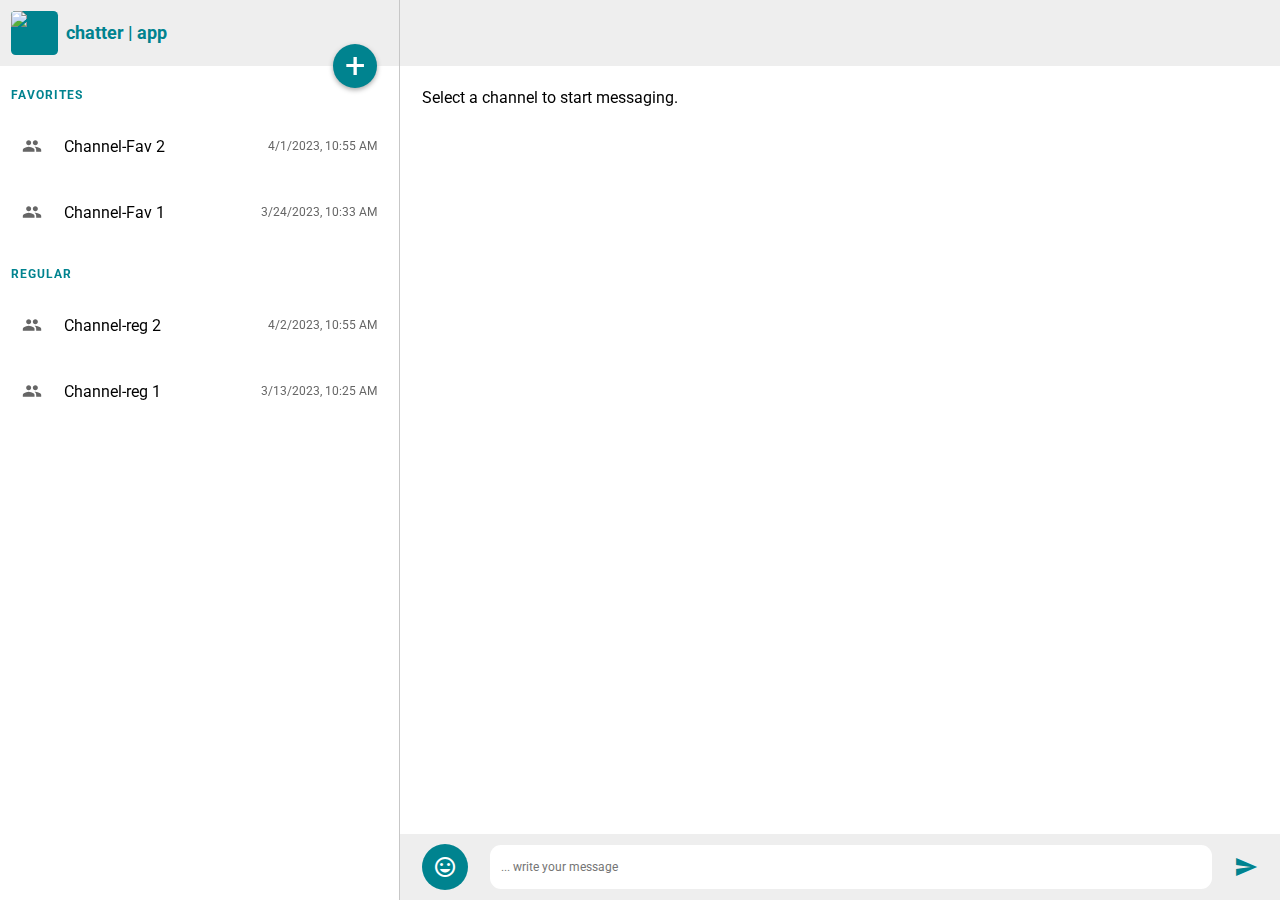
==== commit e5bd6346: "challange 5" ====
--- a/index.html
+++ b/index.html
@@ -11,15 +11,14 @@
     <link href="https://fonts.googleapis.com/css?family=Roboto" rel="stylesheet">
     <link href="https://fonts.googleapis.com/icon?family=Material+Icons" rel="stylesheet">
     
-    
 </head>
-<body  onload="init()"> 
+<body  onload="init()">   
   <section id="channel-area">
     <div class="headbar">
       <img src="https://ip.lfe.mw.tum.de/sections/moocus.png" alt="logo" id="logo">
     <h1 id="app-title">chatter | app</h1>
   </div>
-  <a id="fab" class="button">+</a>
+  <a id="fab" class="button" onclick="addChannel()">+</a>
   <div id="channel-list-area">
     <h2>Favorites</h2>
     <ul class="channel-list" id="favorite-channels"></ul>
@@ -31,7 +30,7 @@
   <section id="message-area">
   <div class="headbar" id="message-area-header">
     <h1></h1>
-    <a id="favorite-button" class="material-icons button"></a>
+    <a id="favorite-button" class="material-icons button" onclick="toggleFavorite();"></a>
   </div>
   <div id="chat-area">
     <p id="select-channel">Select a channel to start messaging.</p>
@@ -49,6 +48,11 @@
     <div id="emoji-list"></div>
   </div>
 </section>
+<!-- div id="dialog-newChannel" title="Empty the recycle bin?">
+  <div id="" title="Empty the recycle bin?">
+  <p><span class="ui-icon ui-icon-alert" style="float:left; margin:12px 12px 20px 0;"></span>These items will be permanently deleted and cannot be recovered. Are you sure?</p>
+</div>
+<p>Sed vel diam id libero</p -->
 <script src="./js/channels.js"></script> 
 <script src="./js/messages.js"></script> 
 <script src="./js/main.js"></script>
